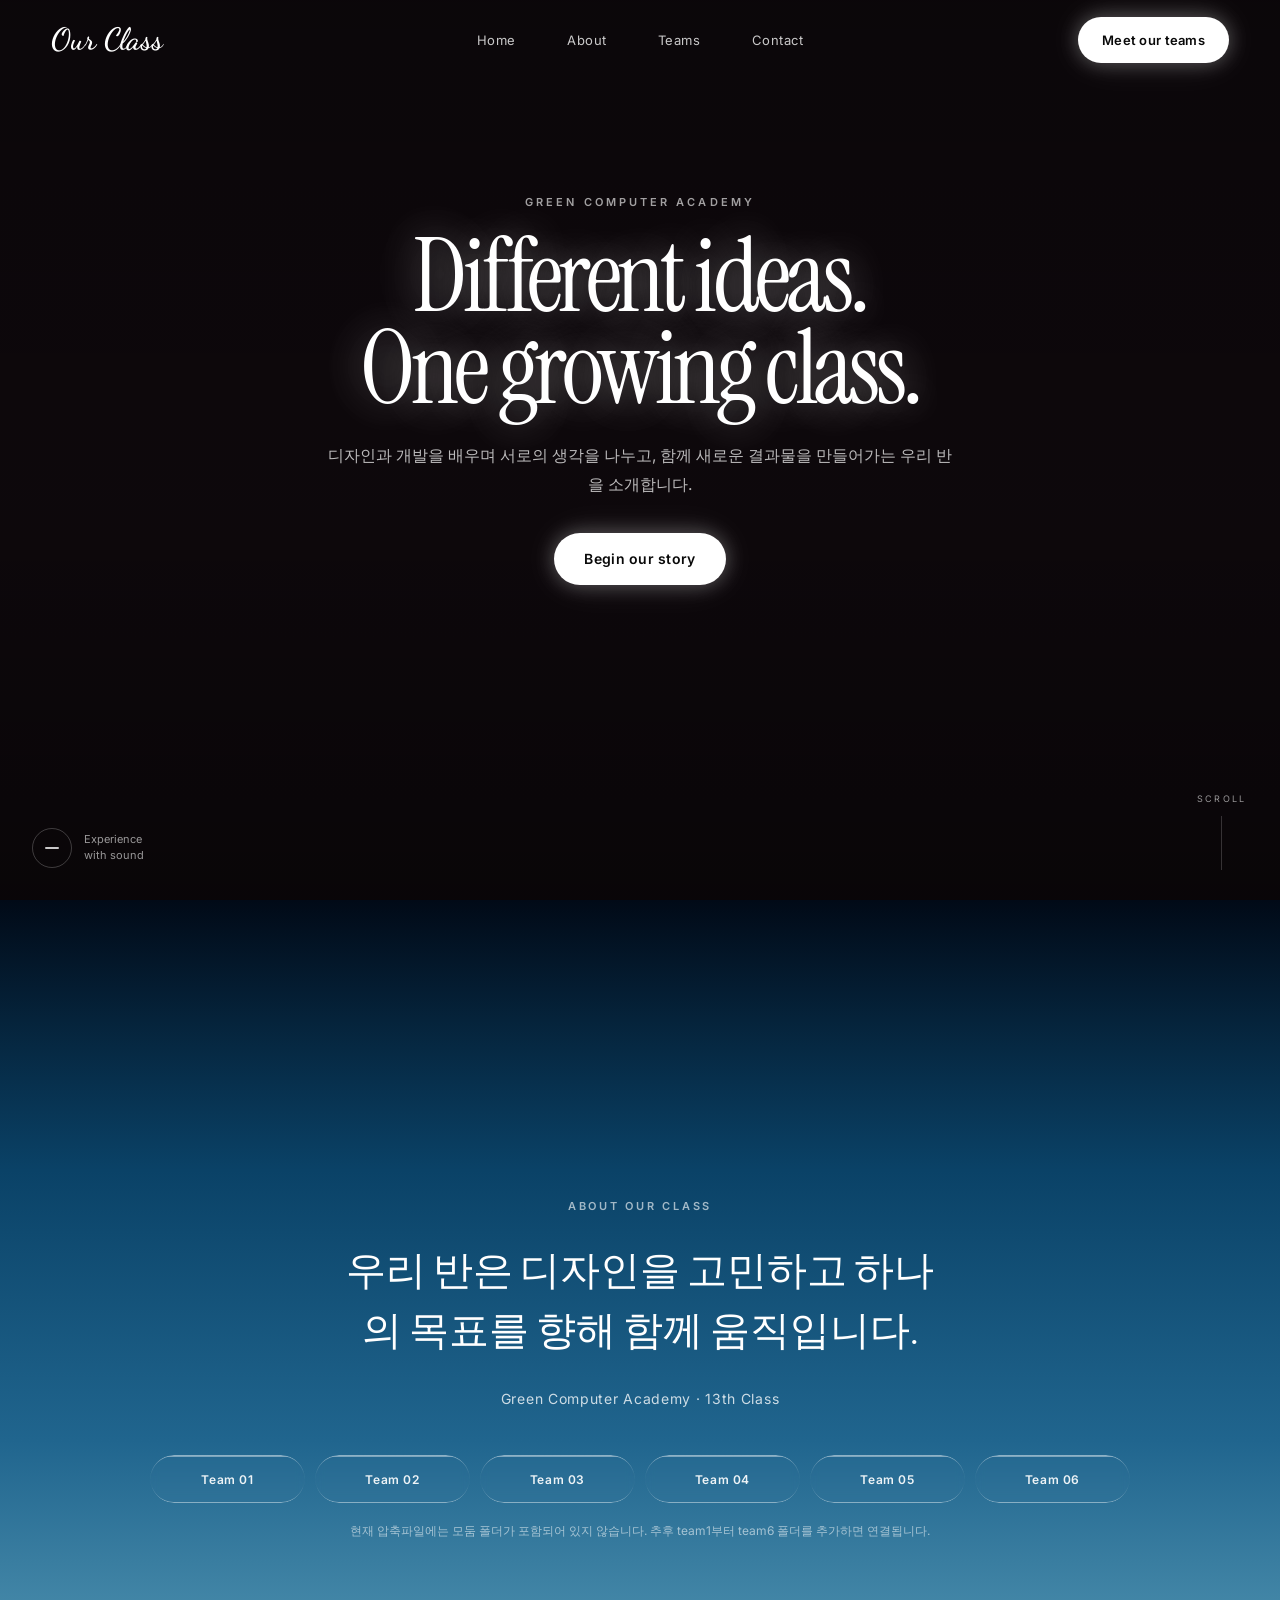
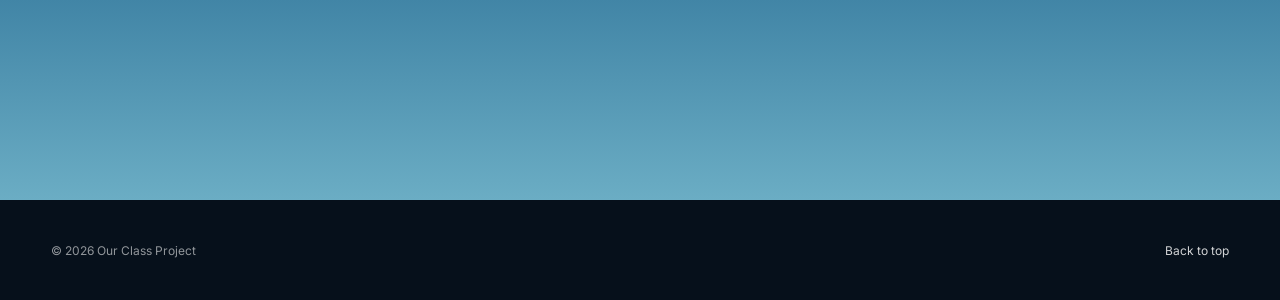
==== index.html @ e456d538 "start" ====
<!DOCTYPE html>
<html lang="ko">
<head>
  <meta charset="UTF-8">
  <meta name="viewport" content="width=device-width, initial-scale=1.0">

  <meta
    name="description"
    content="함께 배우고 성장하는 우리 반과 여섯 개 모둠을 소개하는 인터랙티브 홈페이지입니다."
  >

  <title>Our Class — 함께 성장하는 우리</title>

  <link rel="preconnect" href="https://fonts.googleapis.com">
  <link rel="preconnect" href="https://fonts.gstatic.com" crossorigin>
  <link
    href="https://fonts.googleapis.com/css2?family=Dancing+Script:wght@400;500;600;700&family=Instrument+Serif:ital@0;1&family=Inter:wght@300;400;500;600;700;800;900&display=swap"
    rel="stylesheet"
  >

  <link rel="stylesheet" href="./css/reset.css">
  <link rel="stylesheet" href="./css/style.css">

  <script src="./js/main.js" defer></script>
</head>

<body>
  <div class="site-wrap">

    <!-- 고정 헤더 -->
    <header class="site-header" id="siteHeader">
      <div class="header-inner">
        <a href="#hero" class="brand" aria-label="첫 화면으로 이동">
          Our Class
        </a>

        <nav class="desktop-nav" aria-label="주요 메뉴">
          <a href="#hero">Home</a>
          <a href="#story">About</a>
          <a href="#teams">Teams</a>
          <a href="#footer">Contact</a>
        </nav>

        <a href="#teams" class="button button-small desktop-cta">
          Meet our teams
        </a>

        <button
          type="button"
          class="menu-button"
          id="menuButton"
          aria-label="모바일 메뉴 열기"
          aria-controls="mobileMenu"
          aria-expanded="false"
        >
          <span></span>
          <span></span>
          <span></span>
        </button>
      </div>
    </header>

    <!-- 모바일 오버레이 -->
    <div class="menu-overlay" id="menuOverlay" aria-hidden="true"></div>

    <!-- 모바일 메뉴 -->
    <aside class="mobile-menu" id="mobileMenu" aria-hidden="true">
      <nav class="mobile-menu-nav" aria-label="모바일 메뉴">
        <a href="#hero" style="--menu-index: 0">Home</a>
        <a href="#story" style="--menu-index: 1">About our class</a>
        <a href="#teams" style="--menu-index: 2">Meet the teams</a>
        <a href="#footer" style="--menu-index: 3">Contact</a>
      </nav>

      <a href="#teams" class="button mobile-menu-button">
        모둠 소개 보기
      </a>
    </aside>

    <main>
      <!-- SECTION 1 : HERO -->
      <section class="hero-section" id="hero">
        <video
          class="hero-video"
          autoplay
          muted
          loop
          playsinline
          preload="metadata"
          poster=""
        >
          <source
            src="https://d8j0ntlcm91z4.cloudfront.net/user_38xzZboKViGWJOttwIXH07lWA1P/hf_20260613_180732_a54afbf6-b30d-470e-861f-669871f09f67.mp4"
            type="video/mp4"
          >
        </video>

        <div class="hero-fallback" aria-hidden="true"></div>
        <div class="hero-overlay" aria-hidden="true"></div>

        <div class="hero-content">
          <p class="hero-kicker reveal-hero">
            GREEN COMPUTER ACADEMY
          </p>

          <h1 class="hero-title text-glow reveal-hero">
            Different ideas.<br>
            One growing class.
          </h1>

          <p class="hero-description reveal-hero">
            디자인과 개발을 배우며 서로의 생각을 나누고,
            함께 새로운 결과물을 만들어가는 우리 반을 소개합니다.
          </p>

          <a href="#story" class="button reveal-hero">
            Begin our story
          </a>
        </div>

        <div class="sound-indicator" aria-hidden="true">
          <div class="sound-circle">
            <span></span>
          </div>
          <p>
            Experience<br>
            with sound
          </p>
        </div>

        <a href="#story" class="scroll-indicator" aria-label="다음 섹션으로 이동">
          <span>SCROLL</span>
          <i></i>
        </a>
      </section>

      <!-- SECTION 2 : CLASS STORY -->
      <section class="story-section" id="story">
        <div class="story-gradient" aria-hidden="true"></div>

        <img
          class="rainbow-layer"
          id="rainbowLayer"
          src="https://soft-zoom-63098134.figma.site/_assets/v11/8d520a7515d06cbfc403d0125e3d05b1a7ccd29c.png"
          alt=""
        >

        <img
          class="cloud-layer cloud-left"
          id="cloudLeft"
          src="https://soft-zoom-63098134.figma.site/_assets/v11/0d6dfd3f90b930f21726f2ed56a3320d79b7a797.png"
          alt=""
        >

        <img
          class="cloud-layer cloud-right"
          id="cloudRight"
          src="https://soft-zoom-63098134.figma.site/_assets/v11/0d6dfd3f90b930f21726f2ed56a3320d79b7a797.png"
          alt=""
        >

        <div class="story-content">
          <p class="story-label">ABOUT OUR CLASS</p>

          <blockquote class="story-quote">
            우리 반은 디자인을 고민하고 하나의 목표를 향해
            함께 움직입니다.
          </blockquote>

          <p class="story-author">
            Green Computer Academy · 13th Class
          </p>

          <div class="team-links" id="teams" aria-label="모둠 소개 페이지">
            <a href="./team1/index.html" class="liquid-glass">Team 01</a>
            <a href="./team2/index.html" class="liquid-glass">Team 02</a>
            <a href="./team3/index.html" class="liquid-glass">Team 03</a>
            <a href="./team4/index.html" class="liquid-glass">Team 04</a>
            <a href="./team5/index.html" class="liquid-glass">Team 05</a>
            <a href="./team6/index.html" class="liquid-glass">Team 06</a>
          </div>

          <p class="team-note">
            현재 압축파일에는 모둠 폴더가 포함되어 있지 않습니다.
            추후 team1부터 team6 폴더를 추가하면 연결됩니다.
          </p>
        </div>
      </section>
    </main>

    <footer class="footer" id="footer">
      <p>© 2026 Our Class Project</p>
      <a href="#hero">Back to top</a>
    </footer>
  </div>
</body>
</html>
---- css/style.css ----
:root {
  --dark: #0a0608;
  --white: #ffffff;
  --header-height: 80px;
  --page-padding: clamp(20px, 4vw, 64px);
}

body {
  overflow-x: hidden;
  color: var(--white);
  background: var(--dark);
  font-family: "Inter", sans-serif;
}

body.menu-open {
  overflow: hidden;
}

.site-wrap {
  background: var(--dark);
}

.font-instrument,
.hero-title,
.story-quote {
  font-family: "Instrument Serif", serif;
}

.text-glow {
  text-shadow:
    0 0 40px rgba(255, 255, 255, 0.4),
    0 0 80px rgba(255, 255, 255, 0.2),
    0 0 120px rgba(255, 255, 255, 0.1);
}

.button {
  display: inline-flex;
  align-items: center;
  justify-content: center;
  min-height: 52px;
  padding: 0 30px;
  border-radius: 999px;
  color: #090909;
  background: #ffffff;
  box-shadow:
    0 0 20px rgba(255, 255, 255, 0.3),
    0 0 40px rgba(255, 255, 255, 0.1);
  font-size: 14px;
  font-weight: 600;
  letter-spacing: 0.02em;
  transition:
    background-color 0.3s ease,
    transform 0.3s ease,
    box-shadow 0.3s ease;
}

.button:hover {
  background: rgba(255, 255, 255, 0.9);
  transform: translateY(-3px);
  box-shadow:
    0 10px 30px rgba(255, 255, 255, 0.2),
    0 0 50px rgba(255, 255, 255, 0.12);
}

.button-small {
  min-height: 46px;
  padding: 0 24px;
  font-size: 13px;
}

/* Header */
.site-header {
  position: fixed;
  inset: 0 0 auto;
  z-index: 100;
  height: var(--header-height);
  color: #ffffff;
  transition:
    background-color 0.35s ease,
    border-color 0.35s ease,
    backdrop-filter 0.35s ease;
}

.site-header.scrolled {
  border-bottom: 1px solid rgba(255, 255, 255, 0.08);
  background: rgba(10, 6, 8, 0.55);
  backdrop-filter: blur(18px);
  -webkit-backdrop-filter: blur(18px);
}

.header-inner {
  display: grid;
  grid-template-columns: 1fr auto 1fr;
  align-items: center;
  width: 100%;
  height: 100%;
  padding: 0 var(--page-padding);
}

.brand {
  justify-self: start;
  font-family: "Dancing Script", cursive;
  font-size: clamp(27px, 2.4vw, 36px);
  font-weight: 600;
  line-height: 1;
}

.desktop-nav {
  display: flex;
  align-items: center;
  gap: clamp(28px, 4vw, 52px);
}

.desktop-nav a {
  position: relative;
  color: rgba(255, 255, 255, 0.78);
  font-size: 13px;
  letter-spacing: 0.04em;
  transition: color 0.3s ease;
}

.desktop-nav a::after {
  position: absolute;
  right: 0;
  bottom: -8px;
  left: 0;
  height: 1px;
  background: #ffffff;
  transform: scaleX(0);
  transform-origin: right;
  transition: transform 0.35s cubic-bezier(0.22, 1, 0.36, 1);
  content: "";
}

.desktop-nav a:hover {
  color: #ffffff;
}

.desktop-nav a:hover::after {
  transform: scaleX(1);
  transform-origin: left;
}

.desktop-cta {
  justify-self: end;
}

.menu-button {
  display: none;
  position: relative;
  z-index: 120;
  justify-self: end;
  width: 34px;
  height: 28px;
  cursor: pointer;
}

.menu-button span {
  position: absolute;
  left: 0;
  width: 34px;
  height: 1.5px;
  background: #ffffff;
  transition:
    transform 0.55s cubic-bezier(0.22, 1, 0.36, 1),
    opacity 0.35s ease;
}

.menu-button span:nth-child(1) {
  top: 4px;
}

.menu-button span:nth-child(2) {
  top: 13px;
}

.menu-button span:nth-child(3) {
  top: 22px;
}

.menu-button.is-open span:nth-child(1) {
  transform: translateY(9px) rotate(45deg);
}

.menu-button.is-open span:nth-child(2) {
  opacity: 0;
  transform: scaleX(0);
}

.menu-button.is-open span:nth-child(3) {
  transform: translateY(-9px) rotate(-45deg);
}

/* Mobile menu */
.menu-overlay {
  position: fixed;
  inset: 0;
  z-index: 90;
  visibility: hidden;
  opacity: 0;
  background: rgba(0, 0, 0, 0.42);
  transition:
    opacity 0.4s ease,
    visibility 0.4s ease;
}

.menu-overlay.is-open {
  visibility: visible;
  opacity: 1;
}

.mobile-menu {
  position: fixed;
  top: 0;
  right: 0;
  z-index: 110;
  display: flex;
  flex-direction: column;
  justify-content: center;
  width: min(85%, 340px);
  height: 100dvh;
  padding: 110px 34px 40px;
  border-left: 1px solid rgba(255, 255, 255, 0.1);
  background: rgba(10, 6, 8, 0.95);
  backdrop-filter: blur(24px);
  -webkit-backdrop-filter: blur(24px);
  transform: translateX(105%);
  transition: transform 0.62s cubic-bezier(0.22, 1, 0.36, 1);
}

.mobile-menu.is-open {
  transform: translateX(0);
}

.mobile-menu-nav {
  display: flex;
  flex-direction: column;
  gap: 22px;
  margin-bottom: 50px;
}

.mobile-menu-nav a {
  opacity: 0;
  font-family: "Instrument Serif", serif;
  font-size: 34px;
  transform: translateX(45px);
  transition:
    opacity 0.5s ease,
    transform 0.55s cubic-bezier(0.22, 1, 0.36, 1);
}

.mobile-menu.is-open .mobile-menu-nav a {
  opacity: 1;
  transform: translateX(0);
  transition-delay: calc(150ms + var(--menu-index) * 75ms);
}

.mobile-menu-button {
  opacity: 0;
  transform: translateY(20px);
  transition:
    opacity 0.45s ease 450ms,
    transform 0.45s ease 450ms,
    background-color 0.3s ease;
}

.mobile-menu.is-open .mobile-menu-button {
  opacity: 1;
  transform: translateY(0);
}

/* Hero */
.hero-section {
  position: relative;
  display: grid;
  min-height: 100vh;
  min-height: 100svh;
  overflow: hidden;
  place-items: center;
  background: #130b10;
}

.hero-video,
.hero-fallback,
.hero-overlay {
  position: absolute;
  inset: 0;
  width: 100%;
  height: 100%;
}

.hero-video {
  z-index: 0;
  object-fit: cover;
}

.hero-fallback {
  z-index: -1;
  background:
    radial-gradient(circle at 30% 25%, rgba(158, 77, 103, 0.42), transparent 30%),
    linear-gradient(135deg, #12080d 0%, #40202c 45%, #09090c 100%);
}

.hero-overlay {
  z-index: 1;
  background:
    linear-gradient(180deg, rgba(0,0,0,0.28) 0%, rgba(0,0,0,0.12) 55%, rgba(0,0,0,0.4) 100%),
    rgba(0, 0, 0, 0.2);
}

.hero-content {
  position: relative;
  z-index: 3;
  display: flex;
  align-items: center;
  flex-direction: column;
  width: min(94%, 1100px);
  margin-top: -120px;
  text-align: center;
}

.hero-kicker {
  margin-bottom: 22px;
  color: rgba(255, 255, 255, 0.62);
  font-size: 11px;
  font-weight: 600;
  letter-spacing: 0.28em;
}

.hero-title {
  max-width: 1050px;
  font-size: clamp(48px, 8vw, 110px);
  font-weight: 400;
  line-height: 0.9;
  letter-spacing: -0.045em;
}

.hero-description {
  max-width: 630px;
  margin-top: 26px;
  color: rgba(255, 255, 255, 0.72);
  font-size: clamp(14px, 1.5vw, 16px);
  line-height: 1.8;
}

.hero-content .button {
  margin-top: 34px;
}

.reveal-hero {
  opacity: 0;
  transform: translateY(28px);
  animation: heroReveal 1s cubic-bezier(0.22, 1, 0.36, 1) forwards;
}

.hero-kicker.reveal-hero {
  animation-delay: 0.1s;
}

.hero-title.reveal-hero {
  animation-delay: 0.22s;
}

.hero-description.reveal-hero {
  animation-delay: 0.36s;
}

.hero-content .button.reveal-hero {
  animation-delay: 0.5s;
}

.sound-indicator {
  position: absolute;
  bottom: 32px;
  left: 32px;
  z-index: 4;
  display: flex;
  align-items: center;
  gap: 12px;
}

.sound-circle {
  display: grid;
  width: 40px;
  height: 40px;
  border: 1px solid rgba(255, 255, 255, 0.22);
  border-radius: 50%;
  place-items: center;
}

.sound-circle span {
  width: 14px;
  height: 2px;
  border-radius: 999px;
  background: rgba(255, 255, 255, 0.78);
  animation: soundPulse 1.4s ease-in-out infinite;
}

.sound-indicator p {
  color: rgba(255, 255, 255, 0.58);
  font-size: 11px;
  line-height: 1.45;
}

.scroll-indicator {
  position: absolute;
  right: 34px;
  bottom: 30px;
  z-index: 4;
  display: flex;
  align-items: center;
  flex-direction: column;
  gap: 12px;
  color: rgba(255, 255, 255, 0.58);
  font-size: 9px;
  letter-spacing: 0.24em;
}

.scroll-indicator i {
  display: block;
  position: relative;
  width: 1px;
  height: 54px;
  overflow: hidden;
  background: rgba(255, 255, 255, 0.18);
}

.scroll-indicator i::after {
  position: absolute;
  top: -50%;
  left: 0;
  width: 100%;
  height: 45%;
  background: #ffffff;
  animation: scrollLine 1.7s linear infinite;
  content: "";
}

/* Story section */
.story-section {
  position: relative;
  display: grid;
  min-height: 100vh;
  min-height: 100svh;
  overflow: hidden;
  padding: 130px 20px 90px;
  place-items: center;
  isolation: isolate;
}

.story-gradient {
  position: absolute;
  inset: 0;
  z-index: -4;
  background: linear-gradient(
    to bottom,
    #010a17 0%,
    #0a4267 30%,
    #20658e 60%,
    #6badc4 100%
  );
}

.rainbow-layer {
  position: absolute;
  top: 0;
  right: 0;
  left: 0;
  z-index: 30;
  width: 100%;
  pointer-events: none;
  will-change: transform;
}

.cloud-layer {
  position: absolute;
  z-index: 10;
  width: clamp(500px, 48vw, 650px);
  opacity: 0;
  pointer-events: none;
  will-change: transform, opacity;
}

.cloud-left {
  bottom: 10%;
  left: 0;
  margin-left: -50%;
}

.cloud-right {
  right: 0;
  bottom: 15%;
  margin-right: -75%;
  transform: scaleX(-1);
}

.story-content {
  position: relative;
  z-index: 20;
  width: min(92%, 980px);
  text-align: center;
}

.story-label {
  margin-bottom: 28px;
  color: rgba(255, 255, 255, 0.62);
  font-size: 11px;
  font-weight: 600;
  letter-spacing: 0.25em;
}

.story-quote {
  color: #ffffff;
  font-size: clamp(24px, 3.1vw, 44px);
  font-style: normal;
  line-height: 1.5;
  text-wrap: balance;
}

.story-author {
  margin-top: 30px;
  color: rgba(255, 255, 255, 0.78);
  font-size: 14px;
  letter-spacing: 0.05em;
}

.team-links {
  display: grid;
  grid-template-columns: repeat(6, 1fr);
  gap: 10px;
  margin-top: 48px;
}

.liquid-glass {
  position: relative;
  display: flex;
  align-items: center;
  justify-content: center;
  min-height: 48px;
  overflow: hidden;
  border-radius: 999px;
  background: rgba(255, 255, 255, 0.01);
  background-blend-mode: luminosity;
  box-shadow: inset 0 1px 1px rgba(255, 255, 255, 0.1);
  backdrop-filter: blur(4px);
  -webkit-backdrop-filter: blur(4px);
  color: rgba(255, 255, 255, 0.92);
  font-size: 12px;
  font-weight: 600;
  letter-spacing: 0.05em;
  transition:
    background-color 0.3s ease,
    transform 0.3s ease;
}

.liquid-glass::before {
  position: absolute;
  inset: 0;
  border-radius: inherit;
  padding: 1.4px;
  background: linear-gradient(
    180deg,
    rgba(255, 255, 255, 0.45) 0%,
    rgba(255, 255, 255, 0.15) 20%,
    rgba(255, 255, 255, 0) 40%,
    rgba(255, 255, 255, 0) 60%,
    rgba(255, 255, 255, 0.15) 80%,
    rgba(255, 255, 255, 0.45) 100%
  );
  pointer-events: none;
  content: "";
  -webkit-mask:
    linear-gradient(#fff 0 0) content-box,
    linear-gradient(#fff 0 0);
  -webkit-mask-composite: xor;
  mask-composite: exclude;
}

.liquid-glass:hover {
  background: rgba(255, 255, 255, 0.12);
  transform: translateY(-4px);
}

.team-note {
  margin-top: 18px;
  color: rgba(255, 255, 255, 0.56);
  font-size: 12px;
  line-height: 1.6;
}

/* Footer */
.footer {
  display: flex;
  align-items: center;
  justify-content: space-between;
  min-height: 100px;
  padding: 0 var(--page-padding);
  color: rgba(255, 255, 255, 0.56);
  background: #06101b;
  font-size: 12px;
}

.footer a {
  color: rgba(255, 255, 255, 0.82);
}

/* Animations */
@keyframes heroReveal {
  to {
    opacity: 1;
    transform: translateY(0);
  }
}

@keyframes soundPulse {
  0%,
  100% {
    transform: scaleX(0.55);
  }

  50% {
    transform: scaleX(1);
  }
}

@keyframes scrollLine {
  to {
    top: 115%;
  }
}

/* Responsive */
@media (max-width: 960px) {
  .header-inner {
    grid-template-columns: 1fr auto;
  }

  .desktop-nav,
  .desktop-cta {
    display: none;
  }

  .menu-button {
    display: block;
  }

  .hero-content {
    margin-top: -80px;
  }

  .team-links {
    grid-template-columns: repeat(3, 1fr);
  }
}

@media (max-width: 640px) {
  :root {
    --header-height: 70px;
  }

  .hero-content {
    width: calc(100% - 32px);
    margin-top: -55px;
  }

  .hero-kicker {
    margin-bottom: 16px;
    font-size: 9px;
  }

  .hero-title {
    font-size: clamp(42px, 13vw, 62px);
    line-height: 0.94;
  }

  .hero-description {
    max-width: 480px;
    margin-top: 20px;
    font-size: 14px;
  }

  .hero-content .button {
    margin-top: 26px;
  }

  .sound-indicator {
    display: none;
  }

  .scroll-indicator {
    right: 20px;
    bottom: 20px;
  }

  .story-section {
    min-height: 110svh;
    padding: 110px 16px 70px;
  }

  .rainbow-layer {
    width: 160%;
    max-width: none;
    margin-left: -30%;
  }

  .cloud-layer {
    display: none;
  }

  .story-label {
    margin-bottom: 20px;
  }

  .story-quote {
    font-size: clamp(21px, 7vw, 30px);
    line-height: 1.48;
  }

  .story-author {
    margin-top: 22px;
    font-size: 12px;
  }

  .team-links {
    grid-template-columns: repeat(2, 1fr);
    gap: 8px;
    margin-top: 34px;
  }

  .liquid-glass {
    min-height: 44px;
    font-size: 11px;
  }

  .footer {
    align-items: flex-start;
    flex-direction: column;
    justify-content: center;
    gap: 6px;
  }
}

@media (prefers-reduced-motion: reduce) {
  html {
    scroll-behavior: auto;
  }

  *,
  *::before,
  *::after {
    animation-duration: 0.01ms !important;
    animation-iteration-count: 1 !important;
    scroll-behavior: auto !important;
    transition-duration: 0.01ms !important;
  }
}
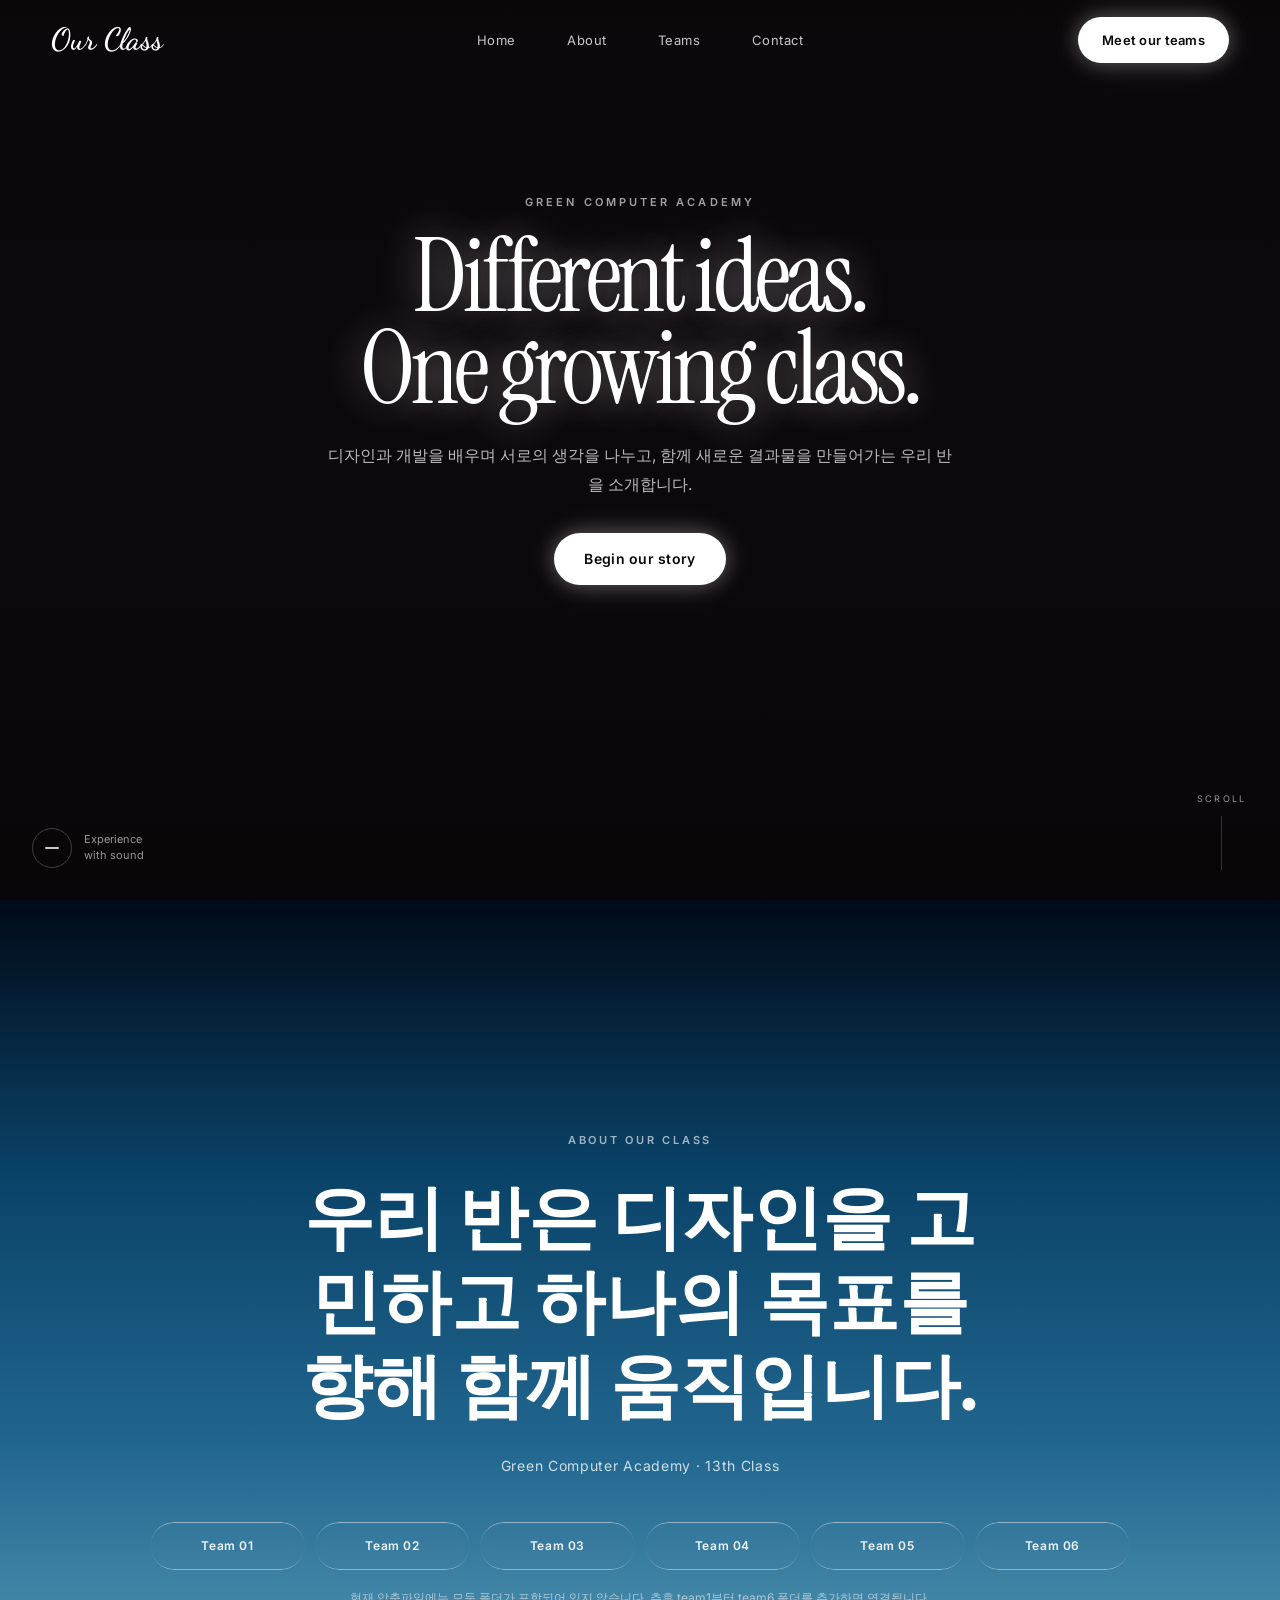
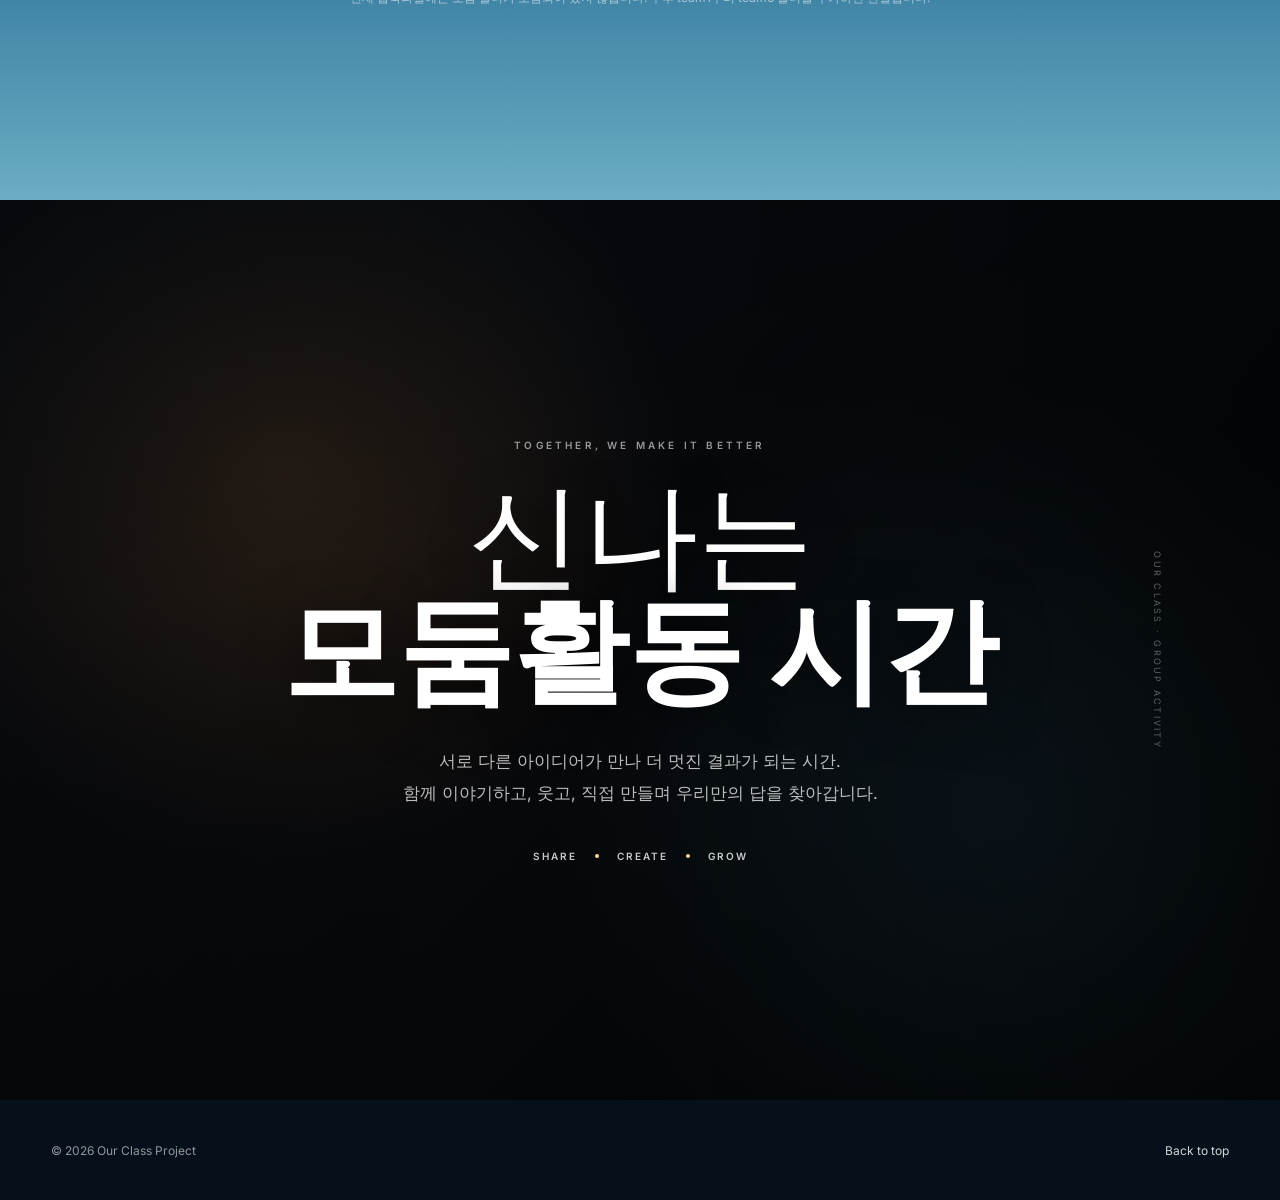
==== commit 747d50ba: "비디오섹션 추가" ====
--- a/index.html
+++ b/index.html
@@ -13,9 +13,14 @@
 
   <link rel="preconnect" href="https://fonts.googleapis.com">
   <link rel="preconnect" href="https://fonts.gstatic.com" crossorigin>
+  <link rel="preconnect" href="https://cdn.jsdelivr.net" crossorigin>
   <link
     href="https://fonts.googleapis.com/css2?family=Dancing+Script:wght@400;500;600;700&family=Instrument+Serif:ital@0;1&family=Inter:wght@300;400;500;600;700;800;900&display=swap"
     rel="stylesheet"
+  >
+  <link
+    rel="stylesheet"
+    href="https://cdn.jsdelivr.net/gh/orioncactus/pretendard/dist/web/static/pretendard.css"
   >
 
   <link rel="stylesheet" href="./css/reset.css">
@@ -186,6 +191,46 @@
           </p>
         </div>
       </section>
+
+      <!-- SECTION 3 : GROUP ACTIVITY -->
+      <section class="activity-section" id="activity" aria-labelledby="activityTitle">
+        <video
+          class="activity-video"
+          autoplay
+          muted
+          loop
+          playsinline
+          preload="metadata"
+          aria-hidden="true"
+        >
+          <source src="./video/team-activity.mp4" type="video/mp4">
+        </video>
+
+        <div class="activity-fallback" aria-hidden="true"></div>
+        <div class="activity-overlay" aria-hidden="true"></div>
+
+        <div class="activity-content">
+          <p class="activity-eyebrow">TOGETHER, WE MAKE IT BETTER</p>
+          <h2 class="activity-title" id="activityTitle">
+            신나는<br>
+            <em>모둠활동 시간</em>
+          </h2>
+          <p class="activity-description">
+            서로 다른 아이디어가 만나 더 멋진 결과가 되는 시간.<br>
+            함께 이야기하고, 웃고, 직접 만들며 우리만의 답을 찾아갑니다.
+          </p>
+
+          <div class="activity-meta" aria-label="모둠활동의 가치">
+            <span>Share</span>
+            <i aria-hidden="true"></i>
+            <span>Create</span>
+            <i aria-hidden="true"></i>
+            <span>Grow</span>
+          </div>
+        </div>
+
+        <p class="activity-side-note" aria-hidden="true">OUR CLASS · GROUP ACTIVITY</p>
+      </section>
     </main>
 
     <footer class="footer" id="footer">
--- a/css/style.css
+++ b/css/style.css
@@ -9,7 +9,7 @@
   overflow-x: hidden;
   color: var(--white);
   background: var(--dark);
-  font-family: "Inter", sans-serif;
+  font-family: "Pretendard", "Inter", sans-serif;
 }
 
 body.menu-open {
@@ -21,9 +21,12 @@
 }
 
 .font-instrument,
-.hero-title,
+.hero-title {
+  font-family: "Instrument Serif", serif;
+}
+
 .story-quote {
-  font-family: "Instrument Serif", serif;
+  font-family: "Pretendard", "Inter", sans-serif;
 }
 
 .text-glow {
@@ -510,11 +513,12 @@
 }
 
 .story-quote {
-  color: #ffffff;
-  font-size: clamp(24px, 3.1vw, 44px);
-  font-style: normal;
-  line-height: 1.5;
-  text-wrap: balance;
+    color: #ffffff;
+    font-size: clamp(24px, 7.1vw, 70px);
+    font-style: normal;
+    line-height: 1.2;
+    text-wrap: balance;
+    font-weight: 800;
 }
 
 .story-author {
@@ -588,6 +592,124 @@
   line-height: 1.6;
 }
 
+/* Group activity section */
+.activity-section {
+  position: relative;
+  display: grid;
+  min-height: 100vh;
+  min-height: 100svh;
+  overflow: hidden;
+  padding: 120px var(--page-padding);
+  place-items: center;
+  isolation: isolate;
+  background: #080a0d;
+}
+
+.activity-video,
+.activity-fallback,
+.activity-overlay {
+  position: absolute;
+  inset: 0;
+  width: 100%;
+  height: 100%;
+}
+
+.activity-video {
+  z-index: -3;
+  object-fit: cover;
+  filter: saturate(0.65) contrast(1.08) brightness(0.58) blur(1px);
+  transform: scale(1.025);
+}
+
+.activity-fallback {
+  z-index: -4;
+  background:
+    radial-gradient(circle at 22% 30%, rgba(255, 155, 72, 0.2), transparent 34%),
+    radial-gradient(circle at 78% 68%, rgba(60, 118, 150, 0.22), transparent 38%),
+    linear-gradient(135deg, #101318, #050607 70%);
+}
+
+.activity-overlay {
+    z-index: -2;
+    background: linear-gradient(180deg, rgba(2, 6, 10, 0.6), rgba(3, 5, 8, 0.28) 45%, rgba(2, 5, 8, 0.42)),
+    linear-gradient(90deg, rgba(0, 0, 0, 0.25), transparent 40%, rgba(0, 0, 0, 0.32));
+}
+
+.activity-content {
+  width: min(100%, 1080px);
+  text-align: center;
+  opacity: 0;
+  transform: translateY(45px);
+  transition: opacity 1s ease, transform 1.1s cubic-bezier(0.22, 1, 0.36, 1);
+}
+
+.activity-section.is-visible .activity-content {
+  opacity: 1;
+  transform: translateY(0);
+}
+
+.activity-eyebrow {
+  margin-bottom: 26px;
+  color: rgba(255, 255, 255, 0.58);
+  font-size: 10px;
+  font-weight: 600;
+  letter-spacing: 0.32em;
+}
+
+.activity-title {
+    font-family: "Pretendard", "Inter", sans-serif;
+    font-size: clamp(58px, 9vw, 126px);
+    font-weight: 100;
+    line-height: 1;
+    letter-spacing: 0;
+    text-shadow: 0 8px 50px rgba(0, 0, 0, 0.6);
+}
+
+.activity-title em {
+    color: #ffffff;
+    font-style: normal;
+    font-weight: 700;
+}
+
+.activity-description {
+  max-width: 650px;
+  margin: 38px auto 0;
+  color: rgba(255, 255, 255, 0.72);
+  font-size: clamp(14px, 1.35vw, 17px);
+  line-height: 1.9;
+}
+
+.activity-meta {
+  display: flex;
+  align-items: center;
+  justify-content: center;
+  gap: 18px;
+  margin-top: 40px;
+  color: rgba(255, 255, 255, 0.78);
+  font-size: 10px;
+  font-weight: 600;
+  letter-spacing: 0.2em;
+  text-transform: uppercase;
+}
+
+.activity-meta i {
+  width: 4px;
+  height: 4px;
+  border-radius: 50%;
+  background: #ffd49b;
+}
+
+.activity-side-note {
+  position: absolute;
+  right: 24px;
+  bottom: 50%;
+  color: rgba(255, 255, 255, 0.35);
+  font-size: 9px;
+  letter-spacing: 0.25em;
+  transform: translateY(50%) rotate(90deg);
+  transform-origin: center;
+}
+
 /* Footer */
 .footer {
   display: flex;
@@ -732,6 +854,24 @@
     font-size: 11px;
   }
 
+  .activity-section {
+    min-height: 90svh;
+    padding: 100px 20px;
+  }
+
+  .activity-title {
+    font-size: clamp(48px, 15vw, 76px);
+    line-height: 0.94;
+  }
+
+  .activity-description br {
+    display: none;
+  }
+
+  .activity-side-note {
+    display: none;
+  }
+
   .footer {
     align-items: flex-start;
     flex-direction: column;
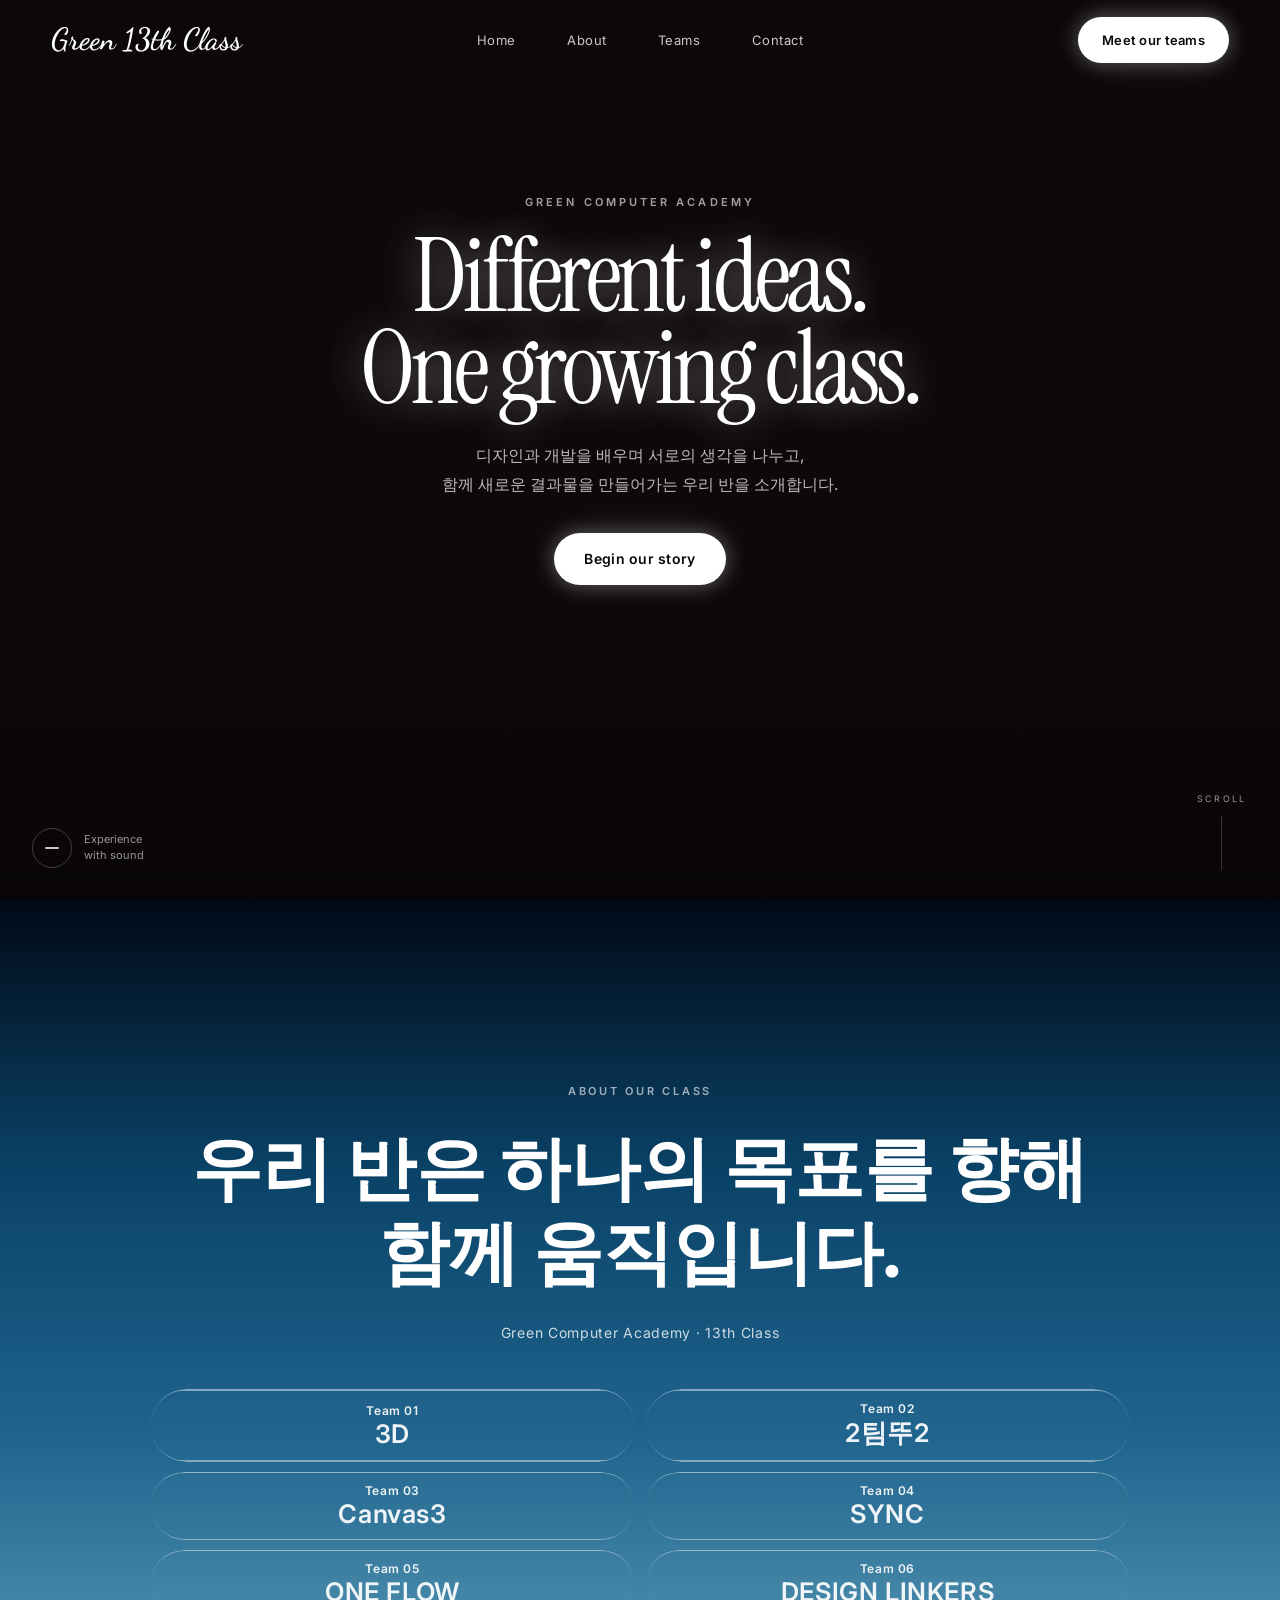
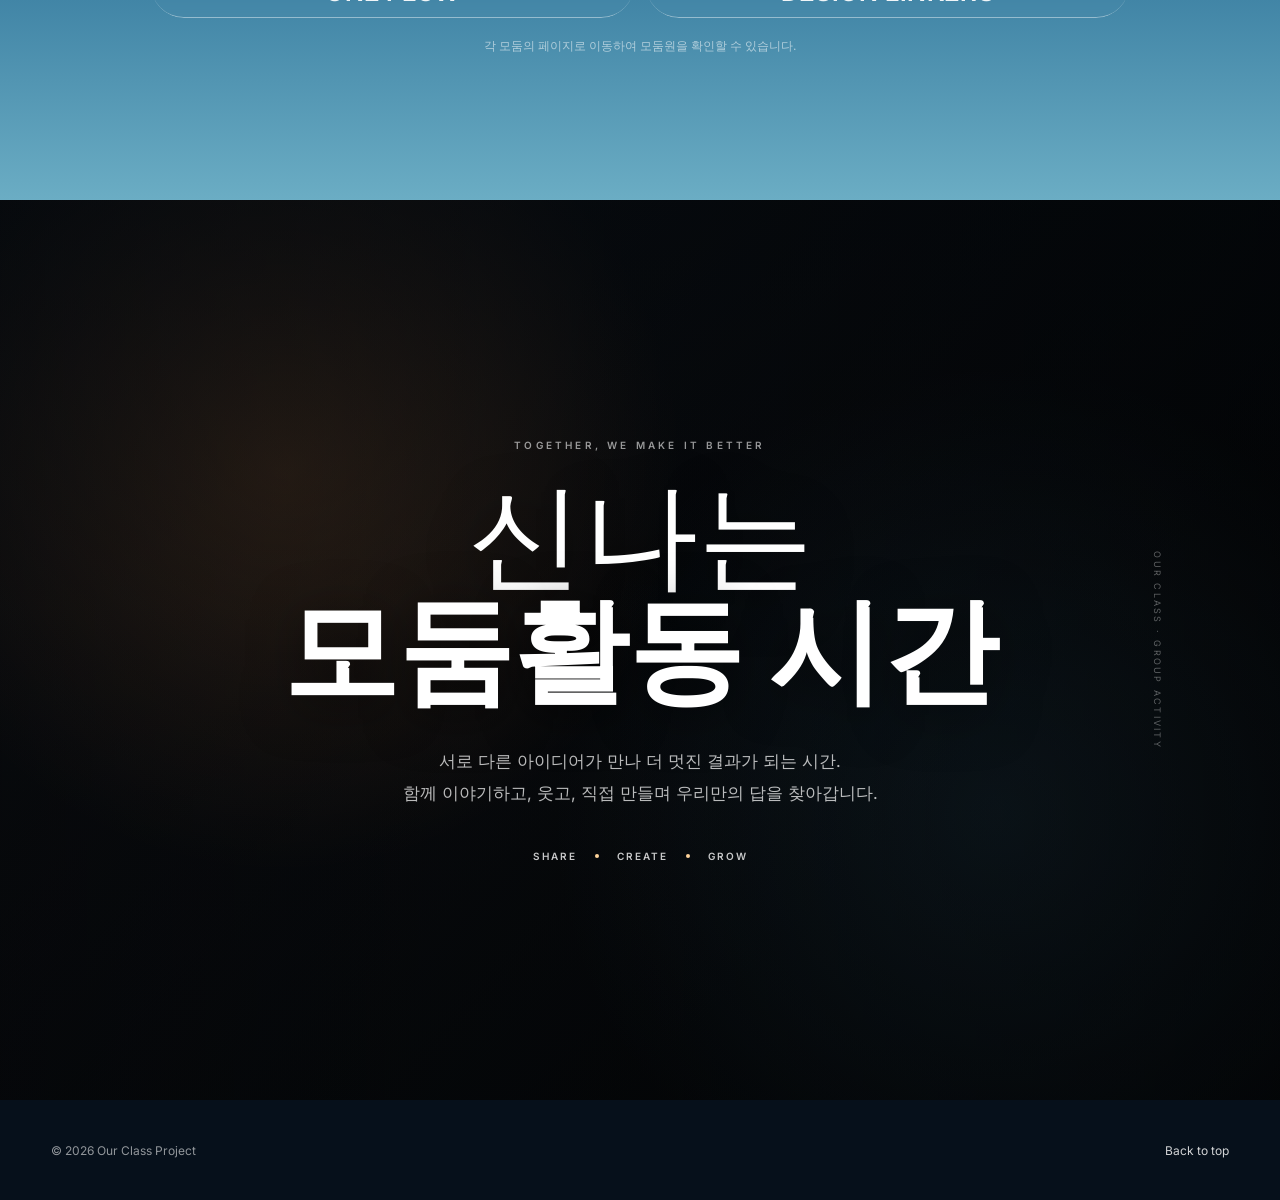
==== commit 5a02ef19: "메인페이지 내용 변경" ====
--- a/index.html
+++ b/index.html
@@ -36,7 +36,7 @@
     <header class="site-header" id="siteHeader">
       <div class="header-inner">
         <a href="#hero" class="brand" aria-label="첫 화면으로 이동">
-          Our Class
+          Green 13th Class
         </a>
 
         <nav class="desktop-nav" aria-label="주요 메뉴">
@@ -114,7 +114,7 @@
           </h1>
 
           <p class="hero-description reveal-hero">
-            디자인과 개발을 배우며 서로의 생각을 나누고,
+            디자인과 개발을 배우며 서로의 생각을 나누고,<br>
             함께 새로운 결과물을 만들어가는 우리 반을 소개합니다.
           </p>
 
@@ -168,7 +168,7 @@
           <p class="story-label">ABOUT OUR CLASS</p>
 
           <blockquote class="story-quote">
-            우리 반은 디자인을 고민하고 하나의 목표를 향해
+            우리 반은 하나의 목표를 향해<br>
             함께 움직입니다.
           </blockquote>
 
@@ -177,17 +177,34 @@
           </p>
 
           <div class="team-links" id="teams" aria-label="모둠 소개 페이지">
-            <a href="./team1/index.html" class="liquid-glass">Team 01</a>
-            <a href="./team2/index.html" class="liquid-glass">Team 02</a>
-            <a href="./team3/index.html" class="liquid-glass">Team 03</a>
-            <a href="./team4/index.html" class="liquid-glass">Team 04</a>
-            <a href="./team5/index.html" class="liquid-glass">Team 05</a>
-            <a href="./team6/index.html" class="liquid-glass">Team 06</a>
+            <a href="./team1/index.html" class="liquid-glass">
+              Team 01
+              <span class="blsp">3D</span>
+            </a>
+            <a href="./team2/index.html" class="liquid-glass">
+              Team 02
+              <span class="blsp">2팀뚜2</span>
+            </a>
+            <a href="./team3/index.html" class="liquid-glass">
+              Team 03
+              <span class="blsp">Canvas3</span>
+            </a>
+            <a href="./team4/index.html" class="liquid-glass">
+              Team 04
+              <span class="blsp">SYNC</span>
+            </a>
+            <a href="./team5/index.html" class="liquid-glass">
+              Team 05
+              <span class="blsp">ONE FLOW</span>
+            </a>
+            <a href="./team6/index.html" class="liquid-glass">
+              Team 06
+              <span class="blsp">DESIGN LINKERS</span>
+            </a>
           </div>
 
           <p class="team-note">
-            현재 압축파일에는 모둠 폴더가 포함되어 있지 않습니다.
-            추후 team1부터 team6 폴더를 추가하면 연결됩니다.
+            각 모둠의 페이지로 이동하여 모둠원을 확인할 수 있습니다.
           </p>
         </div>
       </section>
--- a/css/style.css
+++ b/css/style.css
@@ -529,32 +529,33 @@
 }
 
 .team-links {
-  display: grid;
-  grid-template-columns: repeat(6, 1fr);
-  gap: 10px;
-  margin-top: 48px;
+    display: grid;
+    grid-template-columns: repeat(2, 1fr);
+    gap: 10px;
+    margin-top: 48px;
 }
 
 .liquid-glass {
-  position: relative;
-  display: flex;
-  align-items: center;
-  justify-content: center;
-  min-height: 48px;
-  overflow: hidden;
-  border-radius: 999px;
-  background: rgba(255, 255, 255, 0.01);
-  background-blend-mode: luminosity;
-  box-shadow: inset 0 1px 1px rgba(255, 255, 255, 0.1);
-  backdrop-filter: blur(4px);
-  -webkit-backdrop-filter: blur(4px);
-  color: rgba(255, 255, 255, 0.92);
-  font-size: 12px;
-  font-weight: 600;
-  letter-spacing: 0.05em;
-  transition:
-    background-color 0.3s ease,
+    padding: 0.7rem 0;
+    position: relative;
+    display: flex;
+    align-items: center;
+    justify-content: center;
+    min-height: 48px;
+    overflow: hidden;
+    border-radius: 999px;
+    background: rgba(255, 255, 255, 0.01);
+    background-blend-mode: luminosity;
+    box-shadow: inset 0 1px 1px rgba(255, 255, 255, 0.1);
+    backdrop-filter: blur(4px);
+    -webkit-backdrop-filter: blur(4px);
+    color: rgba(255, 255, 255, 0.92);
+    font-size: 12px;
+    font-weight: 600;
+    letter-spacing: 0.05em;
+    transition: background-color 0.3s ease,
     transform 0.3s ease;
+    flex-direction: column;
 }
 
 .liquid-glass::before {
@@ -726,6 +727,11 @@
   color: rgba(255, 255, 255, 0.82);
 }
 
+.blsp {
+    display: block;
+    font-size: 1.6rem;
+}
+
 /* Animations */
 @keyframes heroReveal {
   to {
